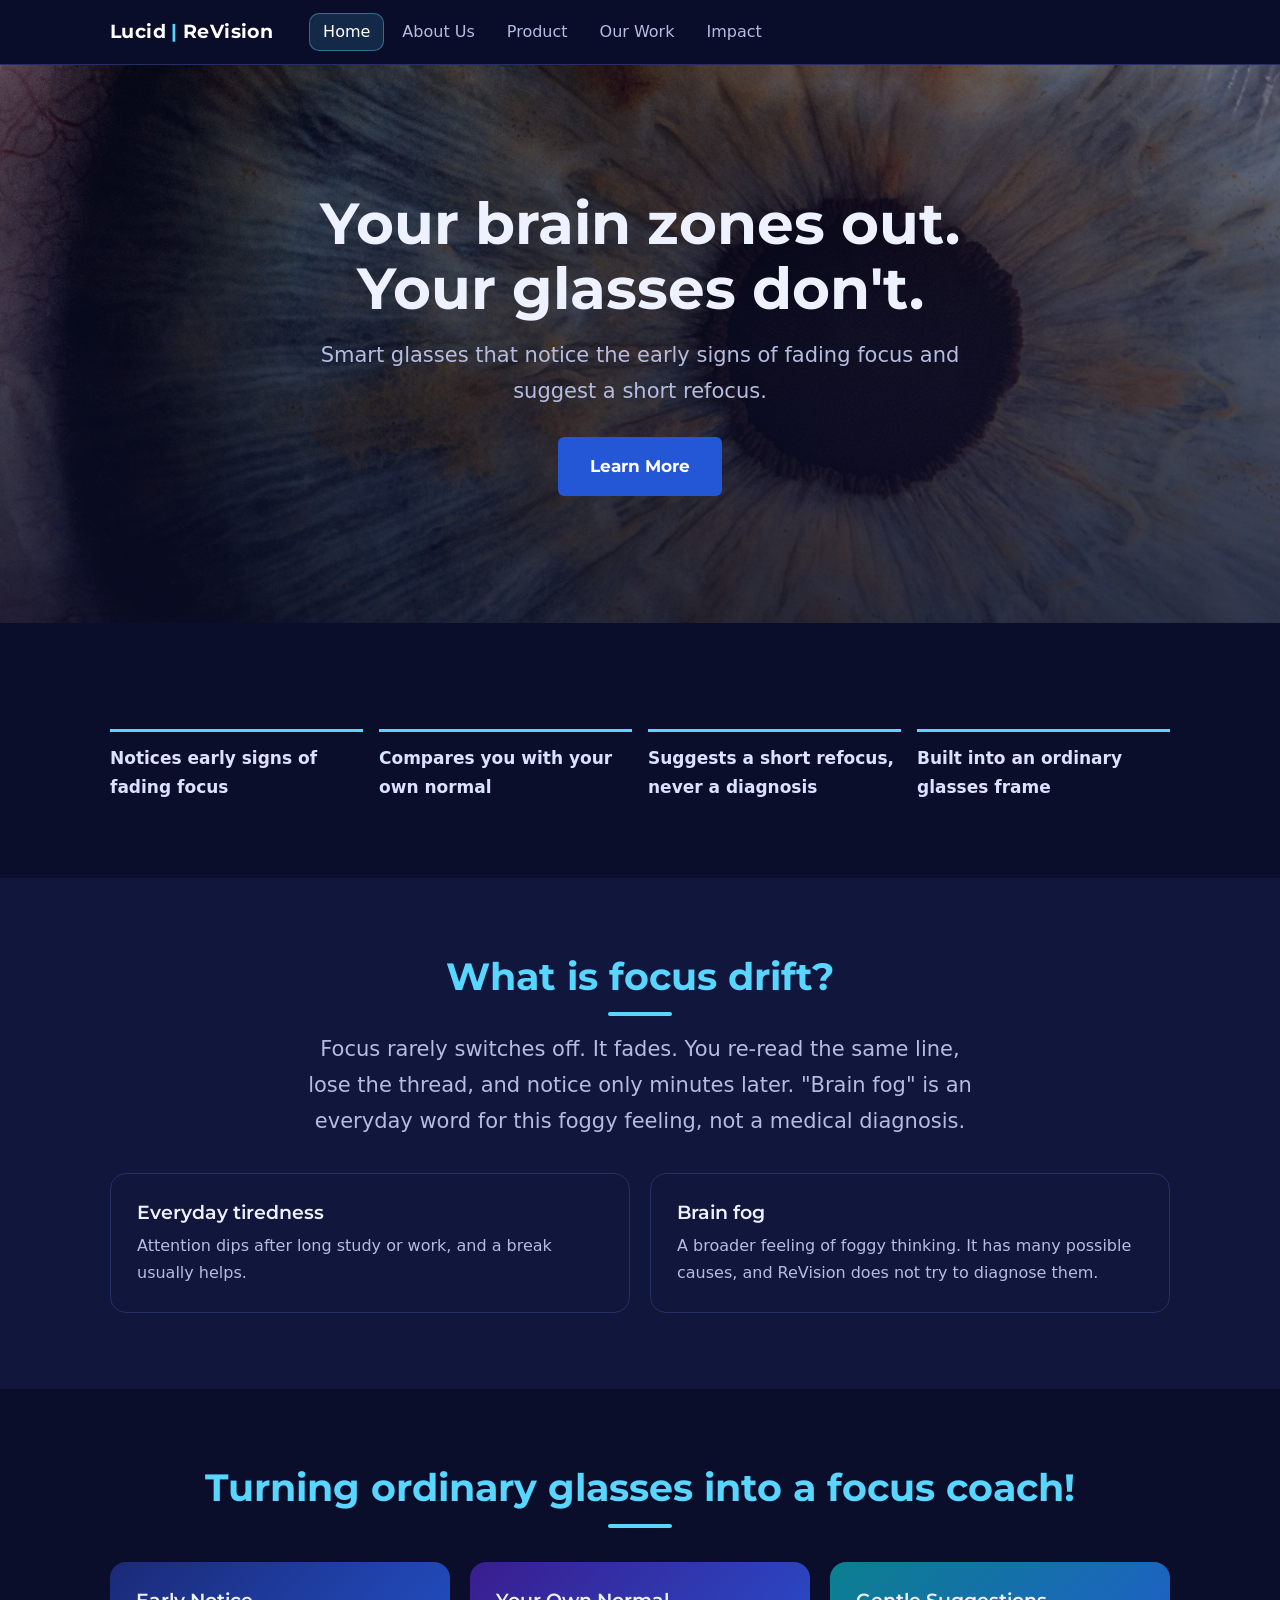
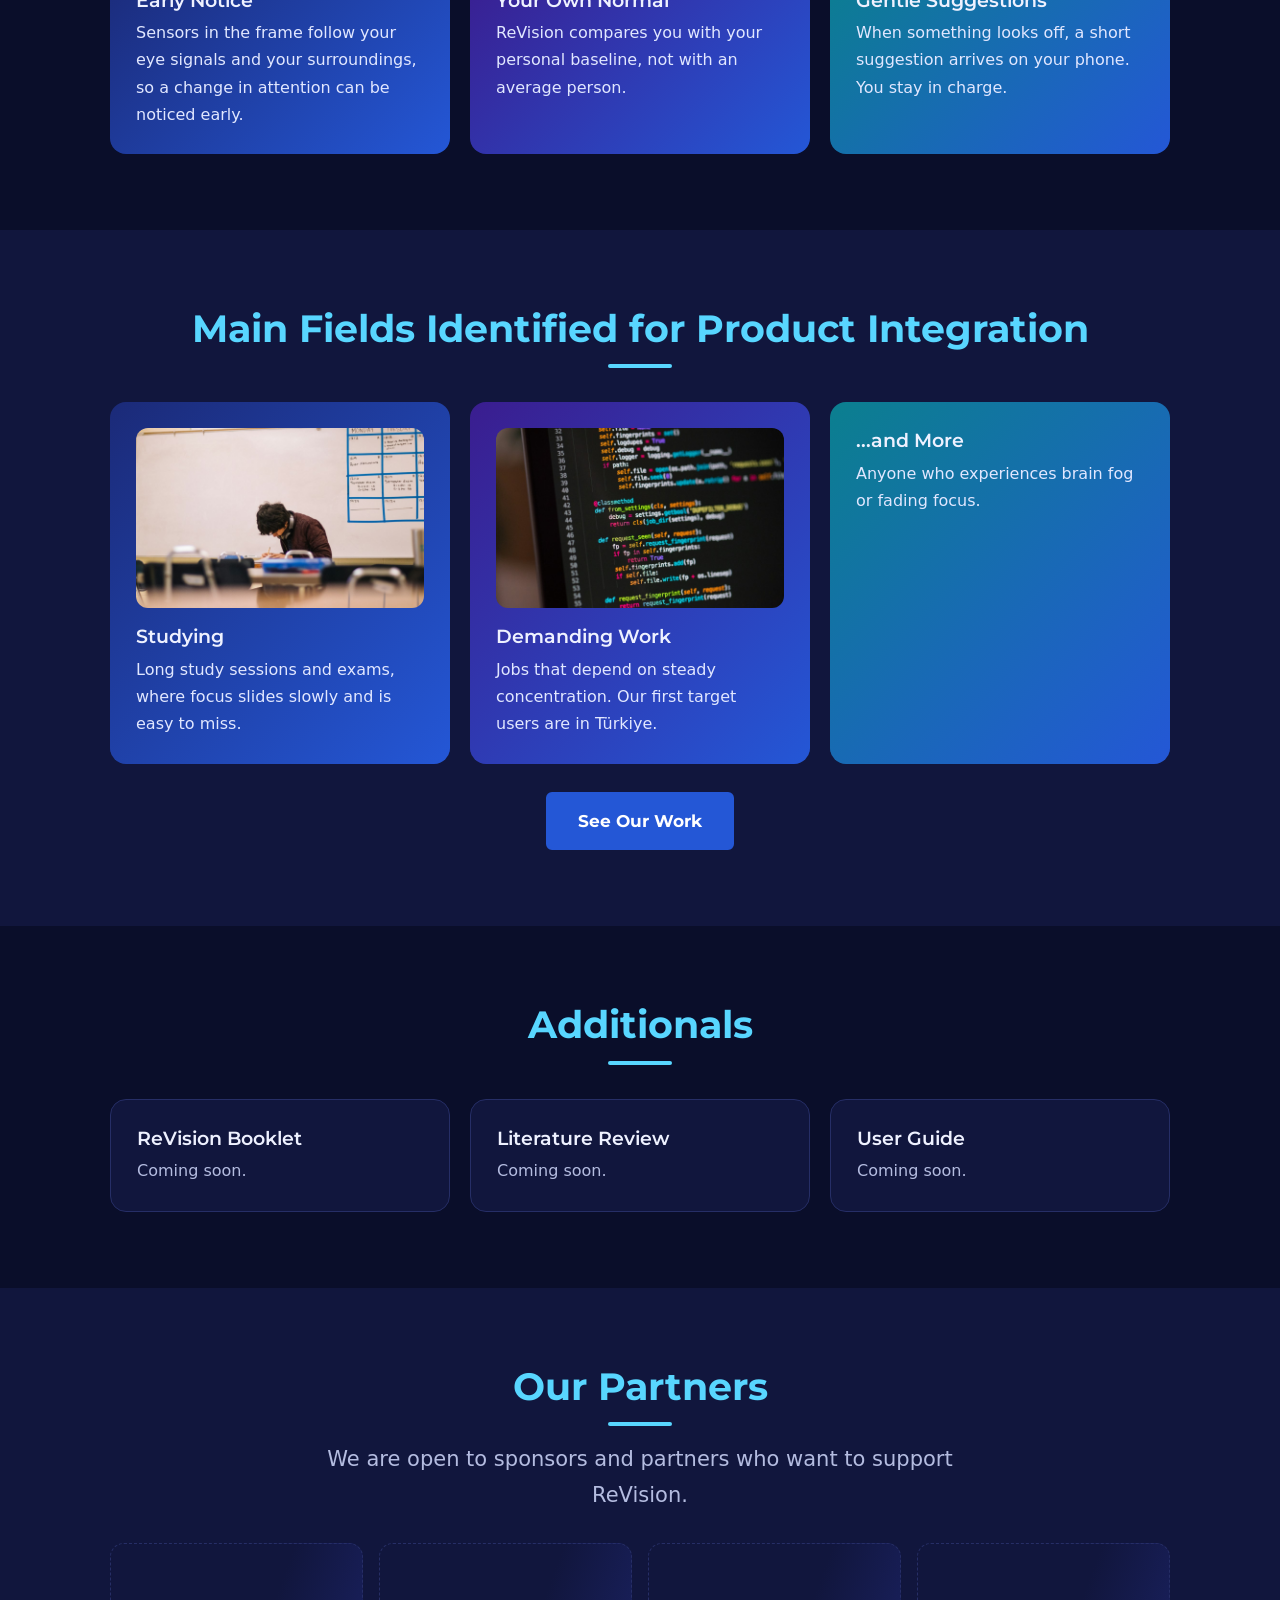
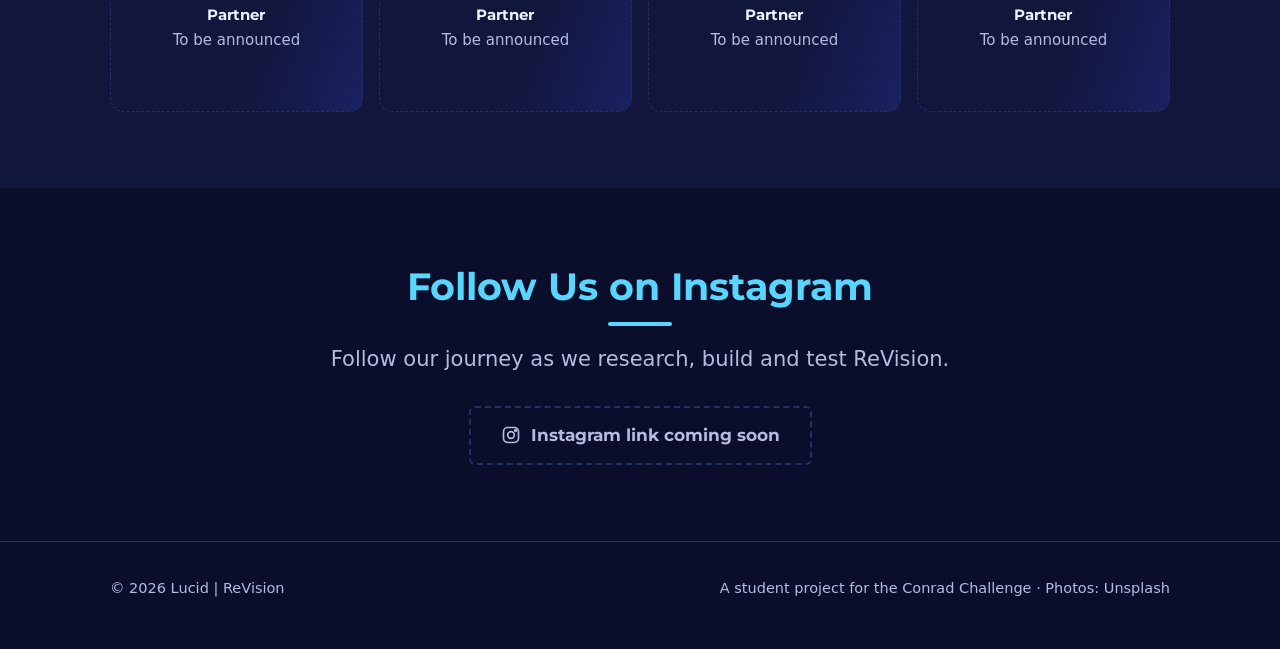
==== index.html @ 28191d66 "Sliding highlight box in the menu when switching pages Co-Authored-By: Claude Sonnet 5.5 <noreply@an" ====
<!doctype html>
<html lang="en">
<head>
<meta charset="utf-8">
<meta name="viewport" content="width=device-width, initial-scale=1">
<title>Lucid | ReVision</title>
<meta name="description" content="ReVision: smart glasses that notice early signs of fading focus and suggest a short refocus. A student project by Team Lucid for the Conrad Challenge 2026-27.">
<link rel="preconnect" href="https://fonts.googleapis.com">
<link rel="preconnect" href="https://fonts.gstatic.com" crossorigin>
<link href="https://fonts.googleapis.com/css2?family=Montserrat:wght@600;700&display=swap" rel="stylesheet">
<link rel="stylesheet" href="assets/styles.css?v=6">
<link rel="stylesheet" href="assets/extra.css?v=6">
</head>
<body>
<a class="skip" href="#main">Skip to content</a>
<header><div class="wrap bar">
  <a class="logo" href="index.html">Lucid <span>|</span> ReVision</a>
  <button class="menu-btn" aria-expanded="false" aria-controls="nav">Menu</button>
  <nav id="nav" aria-label="Main"><ul>
    <li><a href="index.html" aria-current="page">Home</a></li>
    <li><a href="about-us.html">About Us</a></li>
    <li><a href="product.html">Product</a></li>
    <li><a href="our-work.html">Our Work</a></li>
    <li><a href="impact.html">Impact</a></li>
  </ul></nav>
</div></header>

<main id="main">
<section class="hero"><div class="wrap">
  <h1>Your brain zones out.<br>Your glasses don't.</h1>
  <p class="lead">Smart glasses that notice the early signs of fading focus and suggest a short refocus.</p>
  <div class="btns"><a class="btn" href="product.html">Learn More</a></div>
</div></section>

<section><div class="wrap">
  <div class="stats">
    <div>Notices early signs of fading focus</div>
    <div>Compares you with your own normal</div>
    <div>Suggests a short refocus, never a diagnosis</div>
    <div>Built into an ordinary glasses frame</div>
  </div>
</div></section>

<section class="band"><div class="wrap center">
  <h2>What is focus drift?</h2>
  <p class="lead">Focus rarely switches off. It fades. You re-read the same line, lose the thread, and notice only minutes later. "Brain fog" is an everyday word for this foggy feeling, not a medical diagnosis.</p>
  <div class="grid g2" style="text-align:left">
    <div class="card flat"><h3>Everyday tiredness</h3><p>Attention dips after long study or work, and a break usually helps.</p></div>
    <div class="card flat"><h3>Brain fog</h3><p>A broader feeling of foggy thinking. It has many possible causes, and ReVision does not try to diagnose them.</p></div>
  </div>
</div></section>

<section><div class="wrap center">
  <h2>Turning ordinary glasses into a focus coach!</h2>
  <div class="grid g3" style="text-align:left">
    <div class="card"><h3>Early Notice</h3><p>Sensors in the frame follow your eye signals and your surroundings, so a change in attention can be noticed early.</p></div>
    <div class="card"><h3>Your Own Normal</h3><p>ReVision compares you with your personal baseline, not with an average person.</p></div>
    <div class="card"><h3>Gentle Suggestions</h3><p>When something looks off, a short suggestion arrives on your phone. You stay in charge.</p></div>
  </div>
</div></section>

<section class="band"><div class="wrap center">
  <h2>Main Fields Identified for Product Integration</h2>
  <div class="grid g3" style="text-align:left">
    <div class="card"><img class="cardimg" src="images/5536640e.jpg" alt="A student writing at a classroom desk" loading="lazy"><h3>Studying</h3><p>Long study sessions and exams, where focus slides slowly and is easy to miss.</p></div>
    <div class="card"><img class="cardimg" src="images/8dc7a0a1.jpg" alt="A computer screen filled with code" loading="lazy"><h3>Demanding Work</h3><p>Jobs that depend on steady concentration. Our first target users are in Türkiye.</p></div>
    <div class="card"><h3>...and More</h3><p>Anyone who experiences brain fog or fading focus.</p></div>
  </div>
  <div class="btns"><a class="btn" href="our-work.html">See Our Work</a></div>
</div></section>

<section><div class="wrap center">
  <h2>Additionals</h2>
  <div class="grid g3" style="text-align:left">
    <div class="card flat"><h3>ReVision Booklet</h3><p>Coming soon.</p></div>
    <div class="card flat"><h3>Literature Review</h3><p>Coming soon.</p></div>
    <div class="card flat"><h3>User Guide</h3><p>Coming soon.</p></div>
  </div>
</div></section>

<section class="band"><div class="wrap center">
  <h2>Our Partners</h2>
  <p class="lead">We are open to sponsors and partners who want to support ReVision.</p>
  <div class="slots">
    <div class="slot"><div><b>Partner</b>To be announced</div></div>
    <div class="slot"><div><b>Partner</b>To be announced</div></div>
    <div class="slot"><div><b>Partner</b>To be announced</div></div>
    <div class="slot"><div><b>Partner</b>To be announced</div></div>
  </div>
</div></section>

<section id="instagram"><div class="wrap center">
  <h2>Follow Us on Instagram</h2>
  <p class="lead">Follow our journey as we research, build and test ReVision.</p>
  <!-- When the Instagram account exists: replace the span below with <a class="btn" href="THE-LINK" target="_blank" rel="noopener">...</a> -->
  <div class="btns"><span class="btn disabled" aria-disabled="true"><svg class="ig" viewBox="0 0 24 24" width="20" height="20" fill="none" stroke="currentColor" stroke-width="2" stroke-linecap="round" aria-hidden="true"><rect x="3" y="3" width="18" height="18" rx="5"/><circle cx="12" cy="12" r="4"/><circle cx="17.5" cy="6.5" r="1" fill="currentColor"/></svg>Instagram link coming soon</span></div>
</div></section>
</main>

<footer><div class="wrap">
  <div>© 2026 Lucid | ReVision</div>
  <div>A student project for the Conrad Challenge · Photos: Unsplash</div>
</div></footer>
<script src="assets/site.js?v=3"></script>
<script src="assets/extra.js?v=4" defer></script>
</body>
</html>
---- assets/styles.css ----
:root{
  --navy:#0a0e2a; --navy2:#11163d; --blue1:#1b2a78; --blue2:#2457d6;
  --text:#eef1ff; --muted:#b4bce0; --line:#262e66; --accent:#58d6ff; --warm:#ffb454;
  --max:1100px;
}
*{box-sizing:border-box;margin:0;padding:0}
html{scroll-behavior:smooth;-webkit-text-size-adjust:100%}
body{background:var(--navy);color:var(--text);font:17px/1.7 system-ui,-apple-system,"Segoe UI",Roboto,Helvetica,Arial,sans-serif;-webkit-font-smoothing:antialiased}
img,svg{max-width:100%;height:auto;display:block}
a{color:var(--accent)}
.wrap{max-width:var(--max);margin:0 auto;padding:0 20px}
.skip{position:absolute;left:-999px;top:0;background:#fff;color:#000;padding:10px 14px;z-index:99}
.skip:focus{left:8px;top:8px}

/* header */
header{position:sticky;top:0;z-index:20;background:rgba(10,14,42,.96);border-bottom:1px solid var(--line)}
.bar{display:flex;align-items:center;gap:36px;min-height:64px}
.logo{font-weight:700;font-size:19px;color:#fff;text-decoration:none;letter-spacing:.02em;white-space:nowrap}
.logo span{color:var(--accent)}
nav ul{display:flex;gap:4px;list-style:none}
nav a{display:block;padding:8px 14px;color:var(--muted);text-decoration:none;font-size:16px;border-radius:8px}
nav a:hover{color:#fff}
nav a[aria-current="page"]{color:#fff;box-shadow:inset 0 -2px 0 var(--accent);border-radius:0}
.menu-btn{display:none;margin-left:auto;background:none;border:1px solid var(--line);border-radius:10px;padding:9px 14px;color:#fff;font:600 15px inherit;cursor:pointer}

/* type */
h1,h2,h3,.logo,.btn,.slot b,.tl small,.num{font-family:Montserrat,system-ui,-apple-system,"Segoe UI",Roboto,Helvetica,Arial,sans-serif}
h1{font-size:clamp(34px,5.4vw,58px);line-height:1.12;font-weight:700;letter-spacing:0}
h2{font-size:clamp(26px,3.8vw,38px);line-height:1.22;font-weight:700;color:var(--accent);margin-bottom:14px}
h3{font-size:19px;line-height:1.35;margin-bottom:6px;font-weight:600}
.lead{font-size:clamp(18px,2.2vw,21px);color:var(--muted);max-width:680px;margin-top:16px}
p+p{margin-top:14px}
.center{text-align:center}.center .lead{margin-left:auto;margin-right:auto}

/* hero */
.hero{min-height:62vh;display:grid;align-items:center;text-align:center;padding:90px 0;
  background:linear-gradient(rgba(10,14,42,.5),rgba(10,14,42,.82)),url(../images/80fec9e2.jpg) center/cover no-repeat,radial-gradient(circle at 70% 20%,#1b2a78,#0a0e2a 70%)}
.hero.small{min-height:36vh;padding:64px 0}
.hero h1+.lead{margin-left:auto;margin-right:auto}
.btns{display:flex;flex-wrap:wrap;gap:12px;margin-top:28px;justify-content:center}
.btn{display:inline-block;padding:13px 30px;border-radius:6px;font-weight:700;text-decoration:none;background:var(--blue2);color:#fff;border:2px solid var(--blue2)}
.btn:hover{filter:brightness(1.12)}

section{padding:76px 0}
.band{background:var(--navy2)}
.grid{display:grid;gap:20px;margin-top:34px}
.g2{grid-template-columns:repeat(2,1fr)}.g3{grid-template-columns:repeat(3,1fr)}.g4{grid-template-columns:repeat(4,1fr)}
.card{background:linear-gradient(135deg,var(--blue1),var(--blue2));border-radius:16px;padding:26px}
.card p{color:#e1e7ff;font-size:16px}
.card.flat{background:var(--navy2);border:1px solid var(--line)}
.card.flat p{color:var(--muted)}
.big{font-size:19px;font-weight:700}

/* photos */
.photo{aspect-ratio:4/3;border-radius:14px;background:var(--navy2);border:1px dashed var(--line);display:grid;place-items:center;overflow:hidden;position:relative;color:var(--muted);font-size:14px;text-align:center;padding:12px}
.photo img{position:absolute;inset:0;width:100%;height:100%;object-fit:cover}
.photo b{display:block;color:var(--text);font-size:15px}

.cardimg{width:100%;aspect-ratio:16/10;object-fit:cover;border-radius:12px;margin-bottom:16px}
.wide-photo{width:100%;max-height:440px;object-fit:cover;border-radius:16px;margin-top:30px}
.cap{font-size:14px;color:var(--muted);margin-top:10px}

/* timeline (two columns, numbered) */
.tl{display:grid;grid-template-columns:repeat(2,1fr);gap:20px 40px;margin-top:34px;counter-reset:n}
.tl article{border-left:3px solid var(--accent);padding:2px 0 2px 20px}
.tl small{display:block;color:var(--accent);font-weight:800;letter-spacing:.1em}
.tl h3{margin:2px 0 4px}
.tl p{color:var(--muted);font-size:16px}
.tl article.next{border-left-color:var(--warm)}.tl article.next small{color:var(--warm)}
.tl article.soon{border-left-color:var(--line);opacity:.62}.tl article.soon small{color:var(--muted)}
.slots{display:grid;grid-template-columns:repeat(4,1fr);gap:16px;margin-top:30px}
.slot{aspect-ratio:3/2;border:1px dashed var(--line);border-radius:14px;display:grid;place-items:center;text-align:center;color:var(--muted);font-size:15px;padding:12px;background:var(--navy2)}
.slot b{display:block;color:var(--text);font-size:15px}
.stats{display:grid;grid-template-columns:repeat(4,1fr);gap:16px;margin-top:30px}
.stats div{border-top:3px solid var(--accent);padding-top:12px;color:#dbe2ff;font-weight:600}
@media (max-width:860px){.slots,.stats{grid-template-columns:repeat(2,1fr)}}

/* team */
.person{text-align:center}
.avatar{width:120px;height:120px;border-radius:50%;margin:0 auto 14px;background:rgba(255,255,255,.12);display:grid;place-items:center;font-size:38px;font-weight:800;position:relative;overflow:hidden}
.avatar img{position:absolute;inset:0;width:100%;height:100%;object-fit:cover}
.person span{color:#dbe2ff;font-size:15px;display:block}

.diagram{max-width:660px;margin:34px auto 0}
.note{border-left:4px solid var(--warm);padding:4px 0 4px 18px;color:var(--muted);max-width:720px;margin-top:26px}
.num{font:800 34px Georgia,serif;color:var(--accent)}

footer{padding:34px 0 48px;border-top:1px solid var(--line);color:var(--muted);font-size:14.5px}
footer .wrap{display:flex;flex-wrap:wrap;justify-content:space-between;gap:12px}

@media (max-width:860px){
  .g2,.g3,.g4,.tl{grid-template-columns:1fr}
  .g4.team{grid-template-columns:repeat(2,1fr)}
  section{padding:56px 0}
  .menu-btn{display:block}
  .bar{gap:12px}
  nav{display:none;position:absolute;left:0;right:0;top:64px;background:var(--navy);border-bottom:1px solid var(--line);padding:6px 20px 16px}
  nav.open{display:block}
  nav ul{flex-direction:column}
  nav a{padding:13px 8px;font-size:18px}
  nav a[aria-current="page"]{box-shadow:none;color:var(--accent)}
}
@media (max-width:420px){body{font-size:16.5px}.btn{width:100%;text-align:center}}
---- assets/extra.css ----
/* extra: color + motion. Everything here is disabled when the visitor prefers reduced motion. */
.hero:not(.small){position:relative;overflow:hidden;background:radial-gradient(circle at 70% 20%,#1b2a78,#0a0e2a 70%)}
.hero:not(.small)::before{content:"";position:absolute;inset:-6%;z-index:0;
  background:linear-gradient(rgba(10,14,42,.5),rgba(10,14,42,.82)),url(../images/80fec9e2.jpg) center/cover no-repeat;
  animation:kb 26s ease-in-out infinite alternate}
.hero:not(.small) .wrap{position:relative;z-index:1}
@keyframes kb{from{transform:scale(1) translate(0,0)}to{transform:scale(1.12) translate(-1.5%,1.5%)}}

h2::after{content:"";display:block;width:64px;height:4px;margin:12px 0 0;border-radius:4px;background:#58d6ff}
.center h2::after{margin-left:auto;margin-right:auto}
.hero h1::after{content:none}

.card:not(.flat):nth-child(3n+2){background:linear-gradient(135deg,#3a1d8f,#2457d6)}
.card:not(.flat):nth-child(3n){background:linear-gradient(135deg,#0b7f8f,#2457d6)}
.card{transition:transform .35s ease,box-shadow .35s ease}
.card:hover{transform:translateY(-6px);box-shadow:0 14px 34px rgba(36,87,214,.35)}
.btn{transition:transform .25s ease,box-shadow .25s ease,filter .25s ease}
.btn:hover{transform:translateY(-2px);box-shadow:0 8px 24px rgba(88,214,255,.35)}


.slot{background:linear-gradient(110deg,var(--navy2) 30%,#1a2160 50%,var(--navy2) 70%);background-size:220% 100%;animation:shine 3.2s linear infinite}
@keyframes shine{from{background-position:120% 0}to{background-position:-120% 0}}

.duo{display:grid;grid-template-columns:1fr 1fr;gap:18px;margin-top:30px}
.duo .ph{overflow:hidden;border-radius:16px}
.duo img{width:100%;aspect-ratio:4/3;object-fit:cover;transition:transform .8s ease}
.duo .ph:hover img{transform:scale(1.06)}
@media (max-width:860px){.duo{grid-template-columns:1fr}}

.reveal{opacity:0;transform:translateY(26px);transition:opacity .7s ease,transform .7s ease;transition-delay:var(--d,0s)}
.reveal.in{opacity:1;transform:none}
.card.reveal.in{transition:opacity .7s ease var(--d,0s),transform .35s ease,box-shadow .35s ease}

@media (prefers-reduced-motion:reduce){
  .hero:not(.small)::before,.slot{animation:none}
  .reveal{opacity:1;transform:none;transition:none}
  .card,.btn,.duo img{transition:none}
}

/* smooth page transitions */
@keyframes pagein{from{opacity:0;transform:translateY(10px)}to{opacity:1;transform:none}}
main{animation:pagein .7s cubic-bezier(.2,.7,.2,1) both}
body.leaving main{opacity:0;transform:translateY(-12px);transition:opacity .28s ease,transform .28s ease}
body.leaving footer{opacity:0;transition:opacity .28s ease}
html{background:#0a0e2a}
/* browsers with cross-document view transitions: keep the header still, crossfade the rest */
@view-transition{navigation:auto}
header{view-transition-name:site-header}
::view-transition-old(root),::view-transition-new(root){animation-duration:.4s}
::view-transition-group(site-header){animation-duration:0s}

/* "...and many more" banner */
.many{margin-top:40px;padding:46px 26px;border-radius:26px;text-align:center;position:relative;overflow:hidden;border:1px solid var(--line);
  background:radial-gradient(circle at 15% 0%,rgba(88,214,255,.22),transparent 55%),radial-gradient(circle at 95% 100%,rgba(36,87,214,.38),transparent 55%),var(--navy2)}
.many-title{font-family:Montserrat,system-ui,-apple-system,"Segoe UI",Roboto,Helvetica,Arial,sans-serif;font-weight:700;font-size:clamp(26px,4vw,38px);line-height:1.15;letter-spacing:0;
  background:linear-gradient(90deg,#58d6ff,#eef1ff 50%,#58d6ff);background-size:200% auto;-webkit-background-clip:text;background-clip:text;color:transparent;animation:sheen 7s linear infinite}
.many p{max-width:640px;margin:16px auto 0;color:var(--muted);font-size:clamp(17px,2vw,20px)}
.chips{list-style:none;display:flex;flex-wrap:wrap;gap:10px;justify-content:center;margin-top:28px}
.chips li{padding:9px 18px;border:1px solid rgba(88,214,255,.45);border-radius:999px;background:rgba(88,214,255,.08);color:#dff6ff;font-weight:600;font-size:15px;animation:floaty 5s ease-in-out infinite}
.chips li:nth-child(even){animation-delay:-2.5s}
.chips li:nth-child(3n){animation-delay:-1.2s}
@keyframes sheen{to{background-position:200% center}}
@keyframes floaty{50%{transform:translateY(-4px)}}

/* Instagram button (disabled until the account link exists) */
.btn .ig{display:inline-block;vertical-align:-4px;margin-right:10px}
.btn.disabled{background:transparent;color:var(--muted);border:2px dashed var(--line);cursor:default;pointer-events:none}
@media (prefers-reduced-motion:reduce){@view-transition{navigation:none}main{animation:none}.many-title,.chips li{animation:none}.many-title{background-position:0 0}}

/* sliding box behind the active menu item */
nav ul{position:relative}
nav a{position:relative;z-index:1}
.nav-ind{position:absolute;top:50%;height:38px;margin-top:-19px;border-radius:10px;z-index:0;pointer-events:none;
  background:rgba(88,214,255,.14);box-shadow:inset 0 0 0 1px rgba(88,214,255,.4);
  transition:left .45s cubic-bezier(.2,.7,.2,1),width .45s cubic-bezier(.2,.7,.2,1)}
nav.has-ind a[aria-current="page"]{box-shadow:none;border-radius:10px;color:#fff}
@media (prefers-reduced-motion:reduce){.nav-ind{transition:none}}
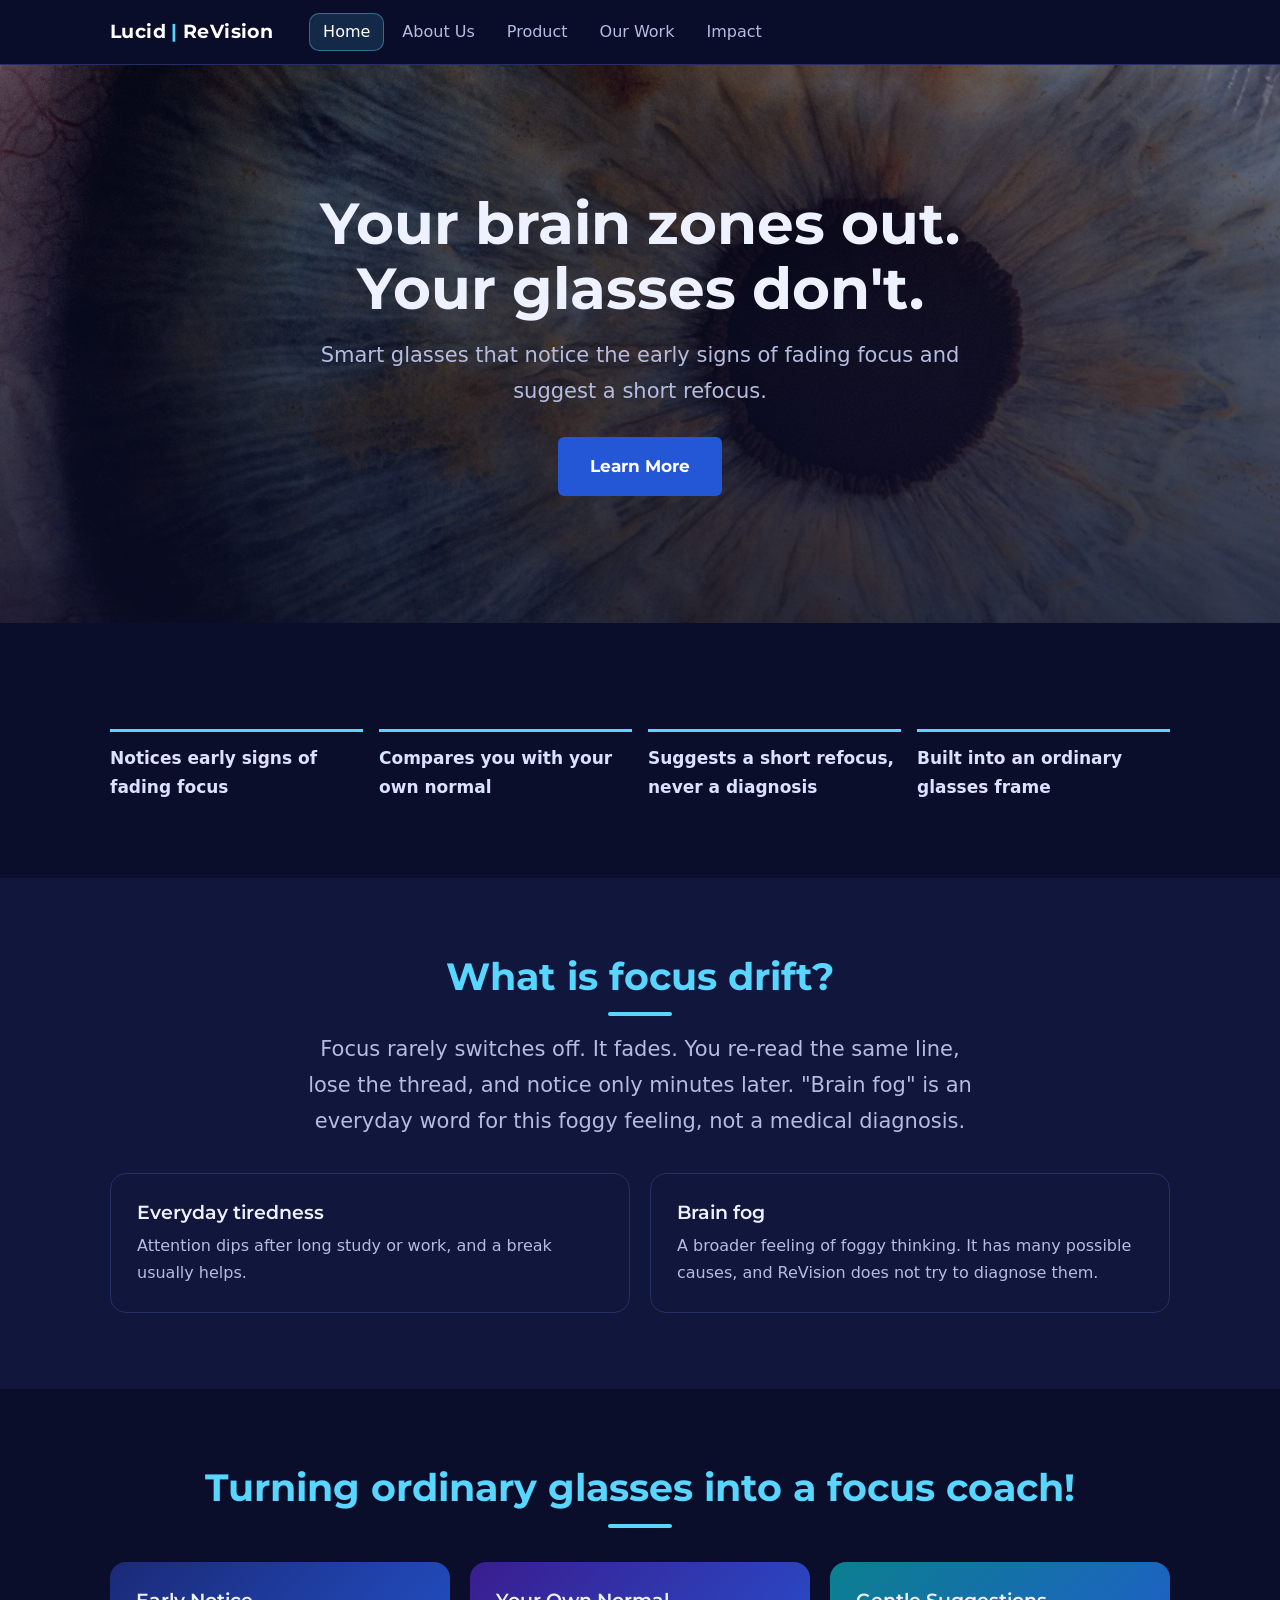
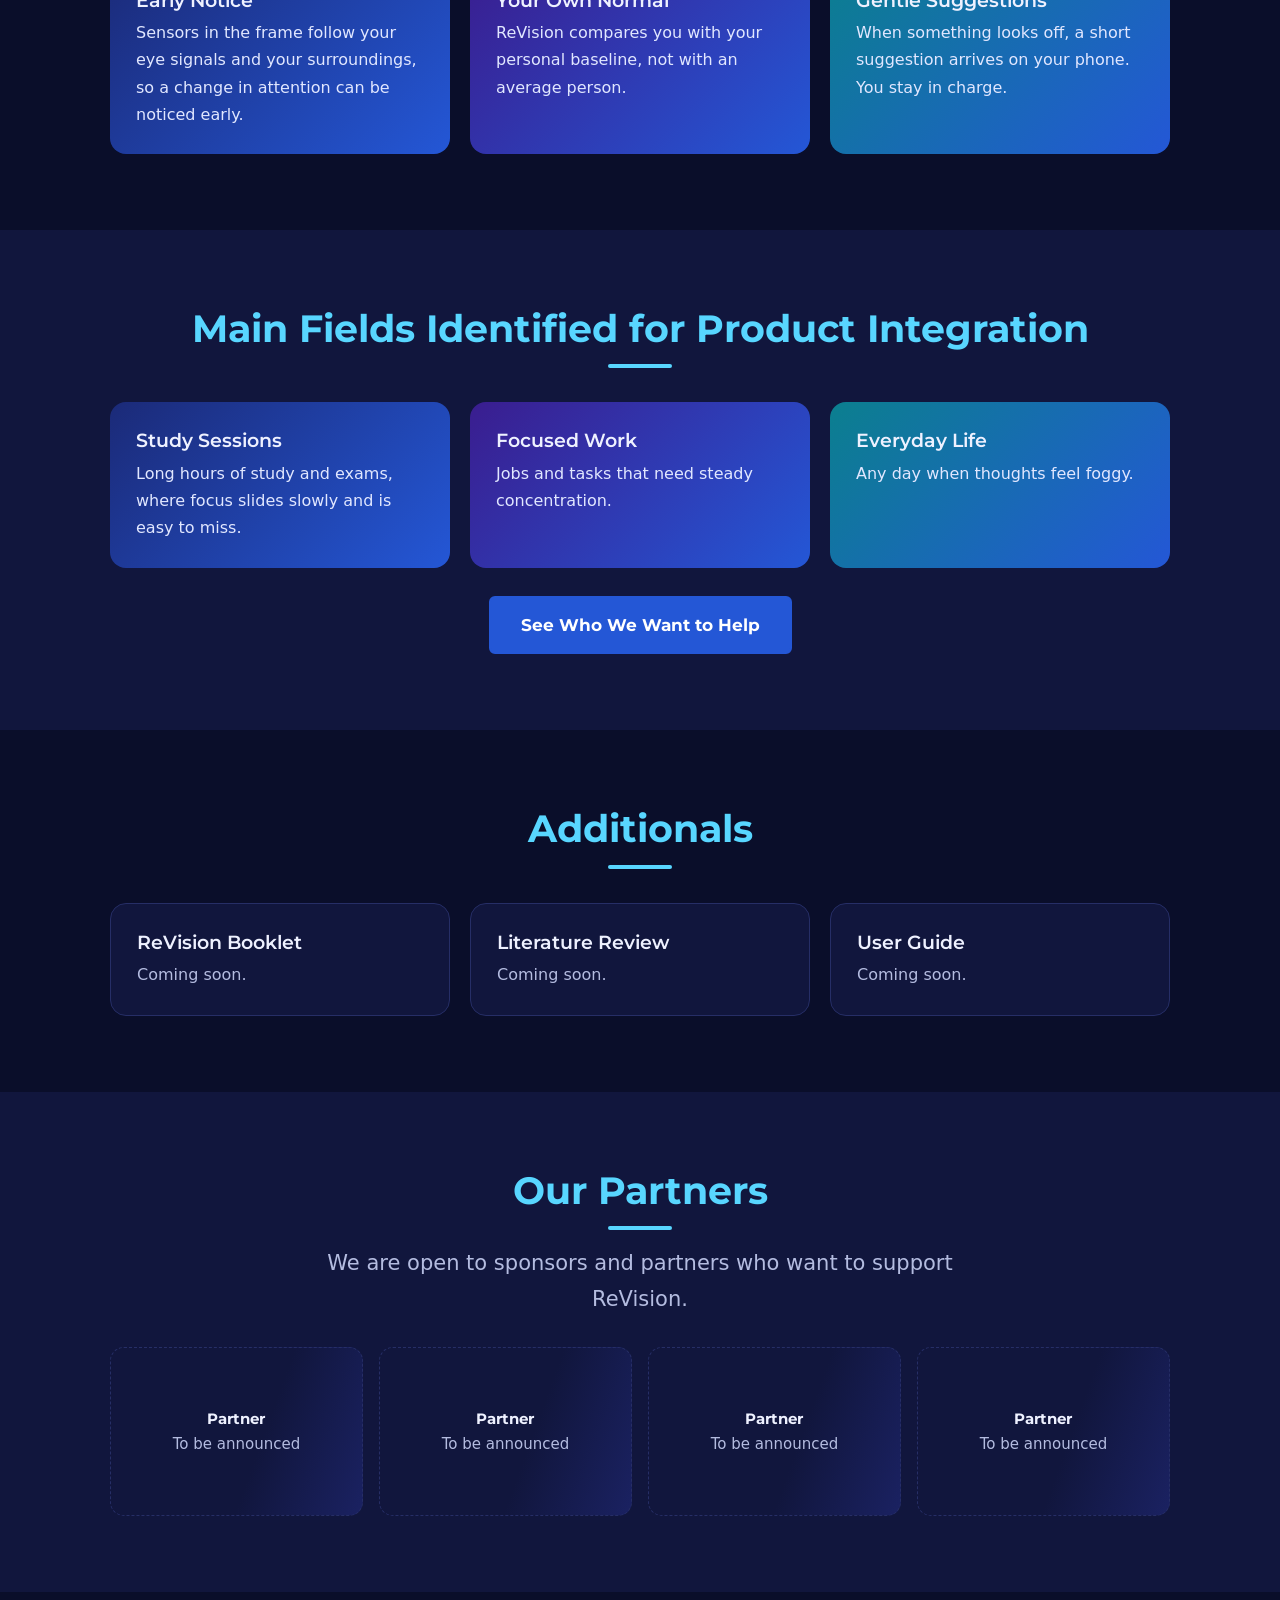
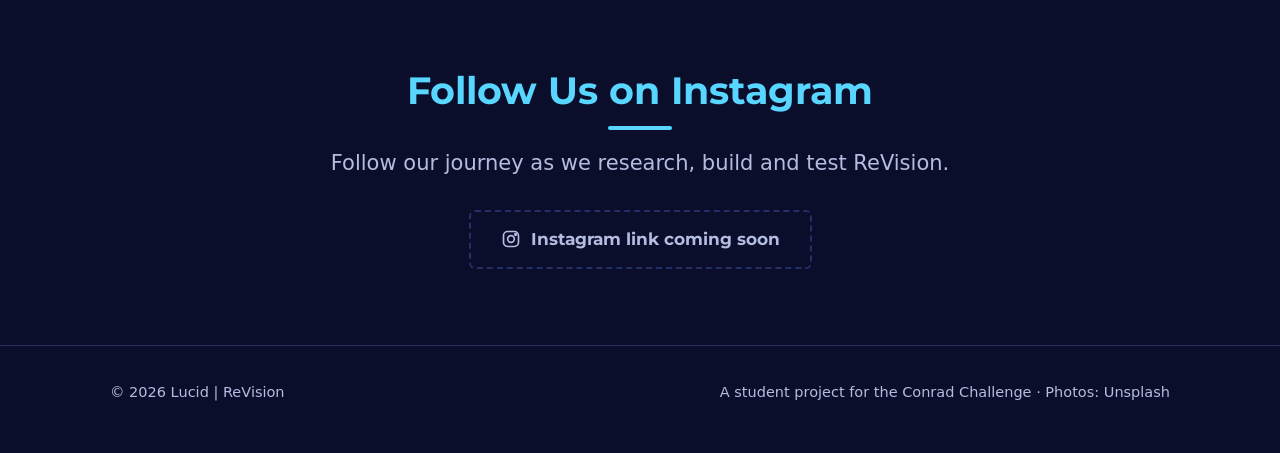
==== commit 3a2ac31e: "Home: short photo-free fields section linking to Impact Co-Authored-By: Claude Sonnet 5.5 <noreply@a" ====
--- a/index.html
+++ b/index.html
@@ -62,11 +62,11 @@
 <section class="band"><div class="wrap center">
   <h2>Main Fields Identified for Product Integration</h2>
   <div class="grid g3" style="text-align:left">
-    <div class="card"><img class="cardimg" src="images/5536640e.jpg" alt="A student writing at a classroom desk" loading="lazy"><h3>Studying</h3><p>Long study sessions and exams, where focus slides slowly and is easy to miss.</p></div>
-    <div class="card"><img class="cardimg" src="images/8dc7a0a1.jpg" alt="A computer screen filled with code" loading="lazy"><h3>Demanding Work</h3><p>Jobs that depend on steady concentration. Our first target users are in Türkiye.</p></div>
-    <div class="card"><h3>...and More</h3><p>Anyone who experiences brain fog or fading focus.</p></div>
+    <div class="card"><h3>Study Sessions</h3><p>Long hours of study and exams, where focus slides slowly and is easy to miss.</p></div>
+    <div class="card"><h3>Focused Work</h3><p>Jobs and tasks that need steady concentration.</p></div>
+    <div class="card"><h3>Everyday Life</h3><p>Any day when thoughts feel foggy.</p></div>
   </div>
-  <div class="btns"><a class="btn" href="our-work.html">See Our Work</a></div>
+  <div class="btns"><a class="btn" href="impact.html">See Who We Want to Help</a></div>
 </div></section>
 
 <section><div class="wrap center">
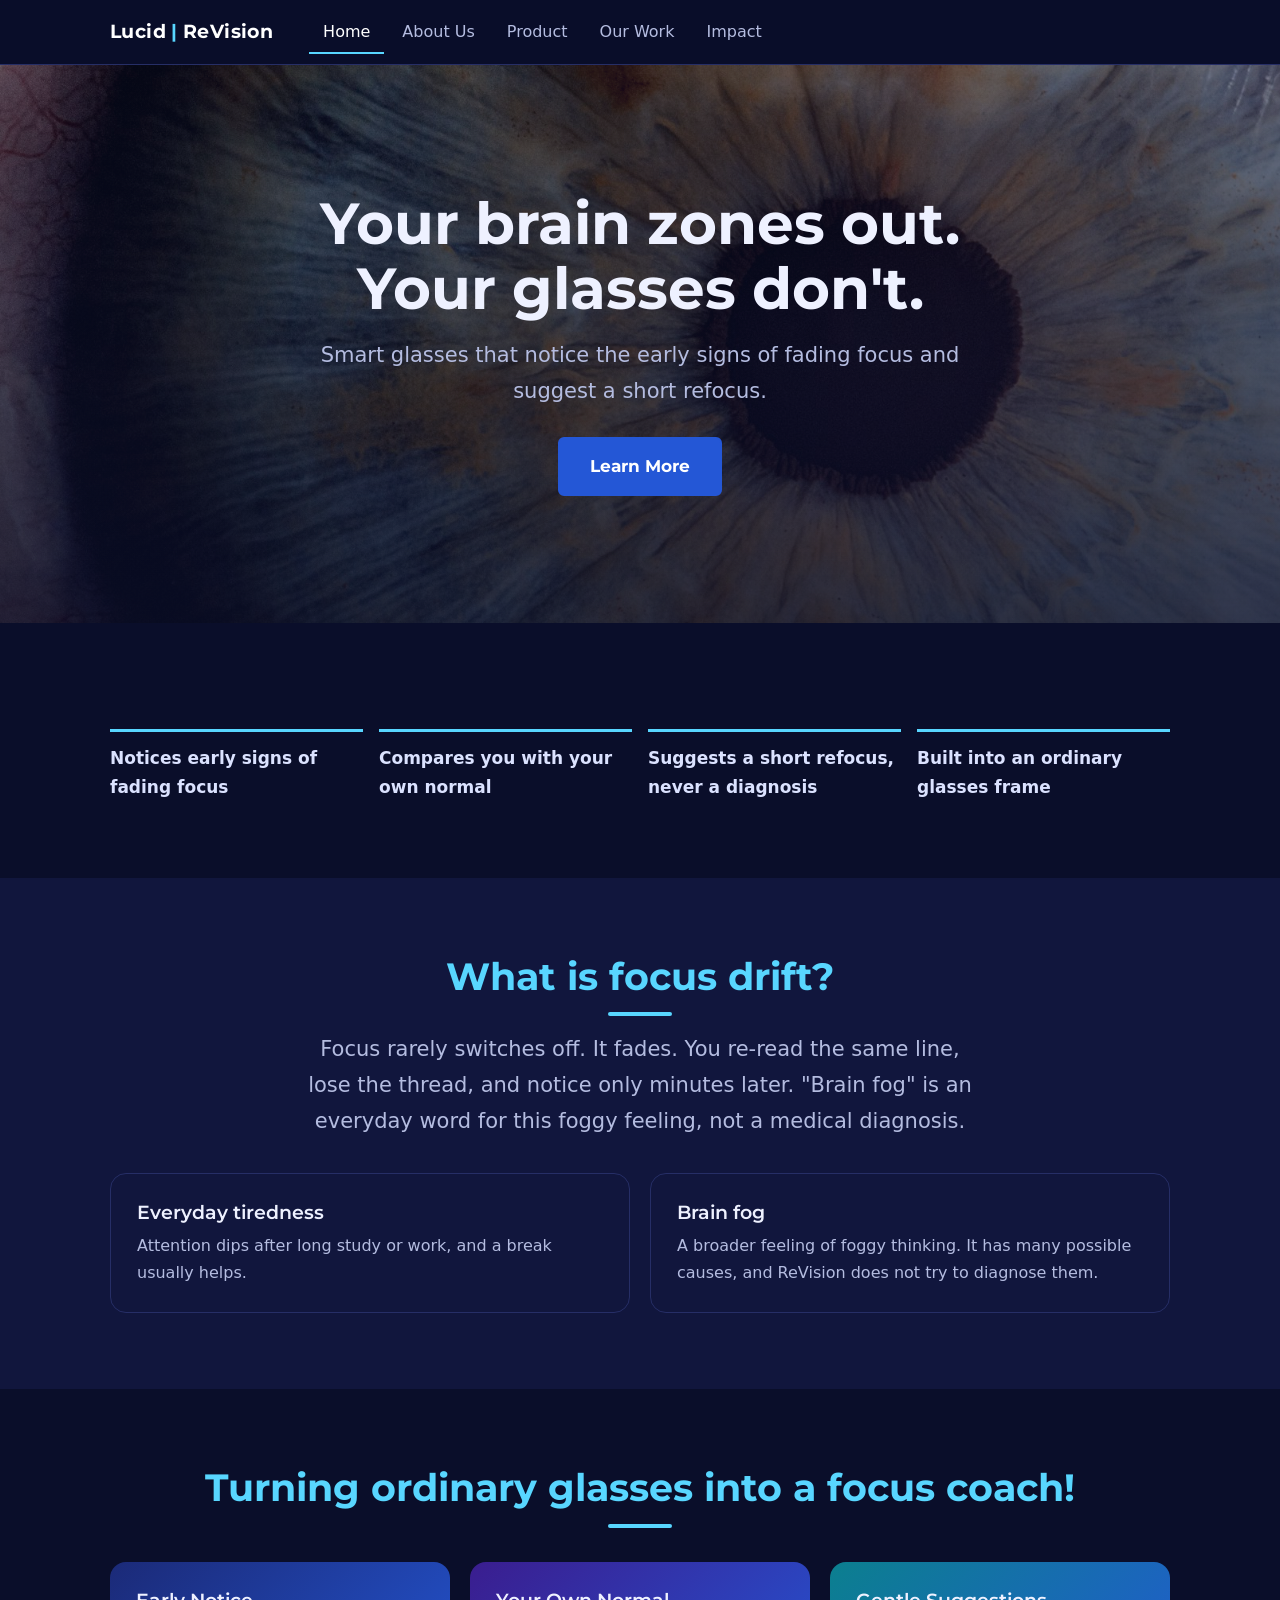
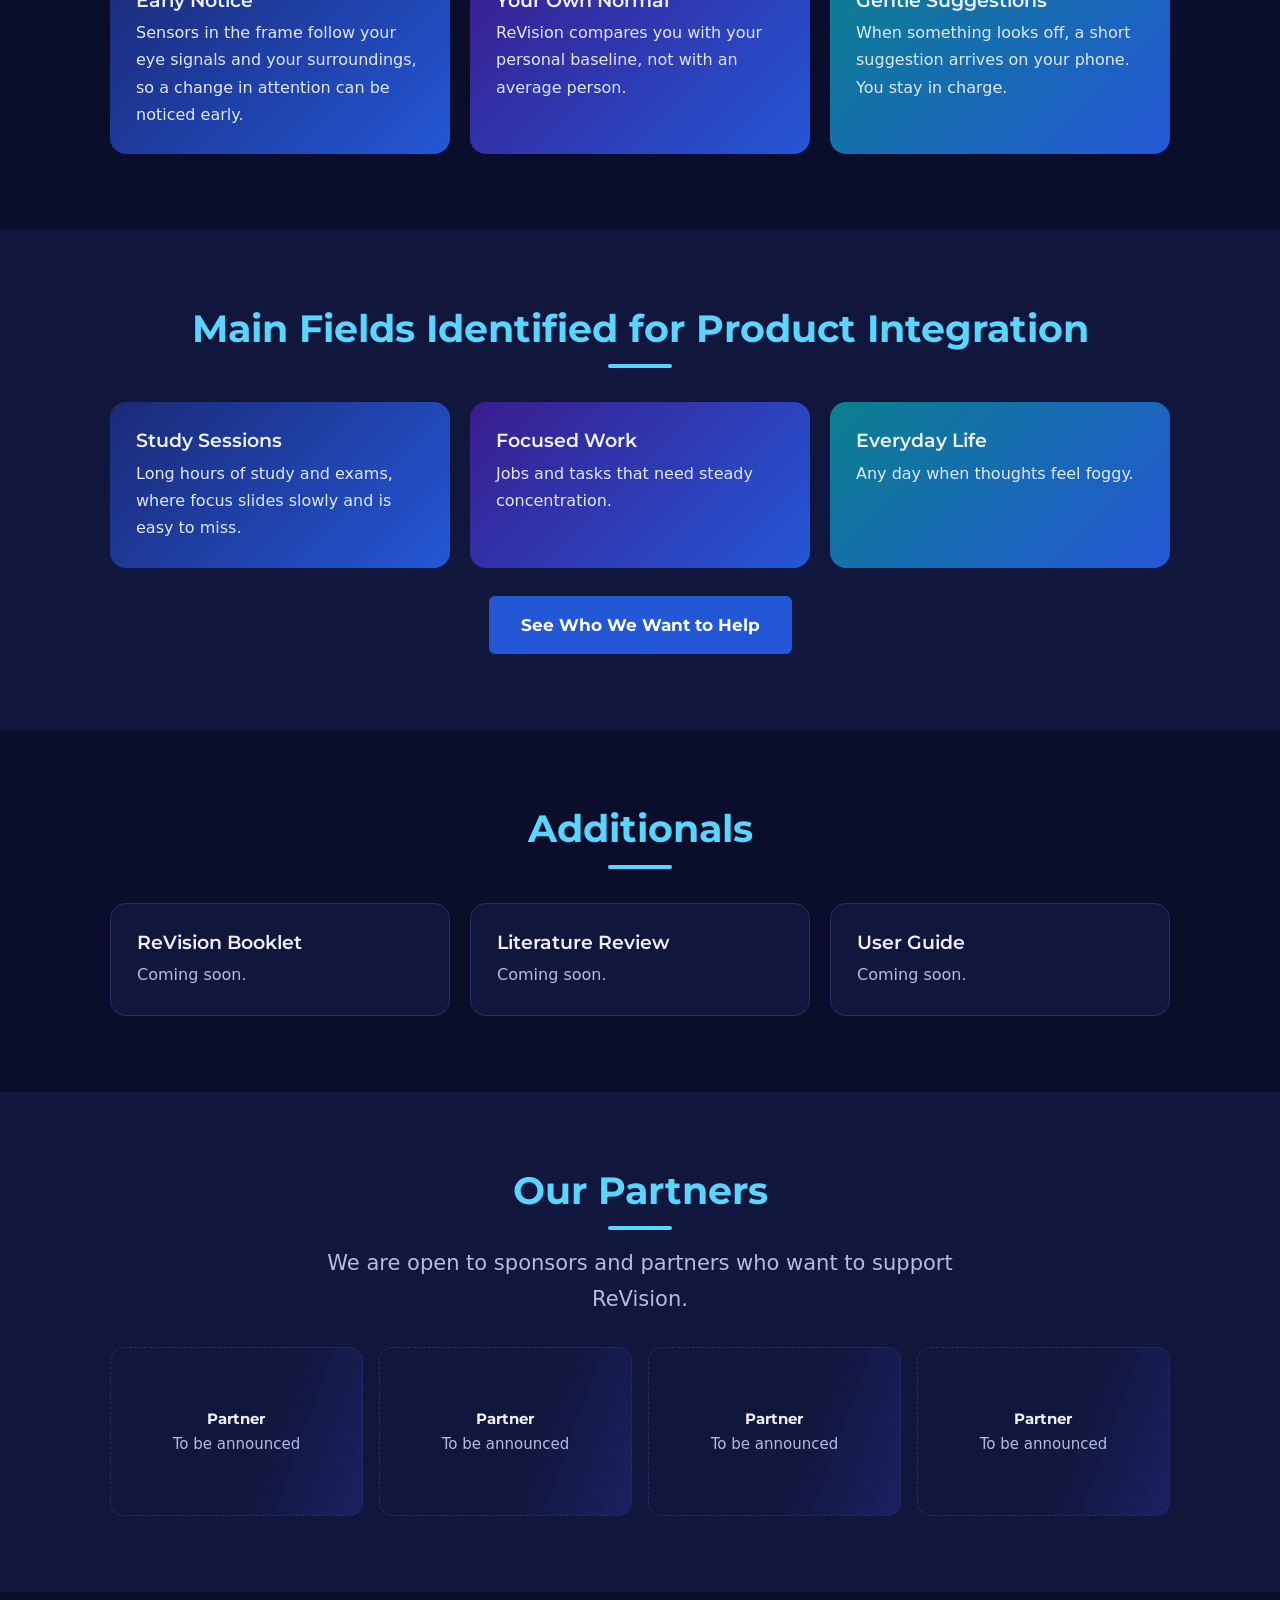
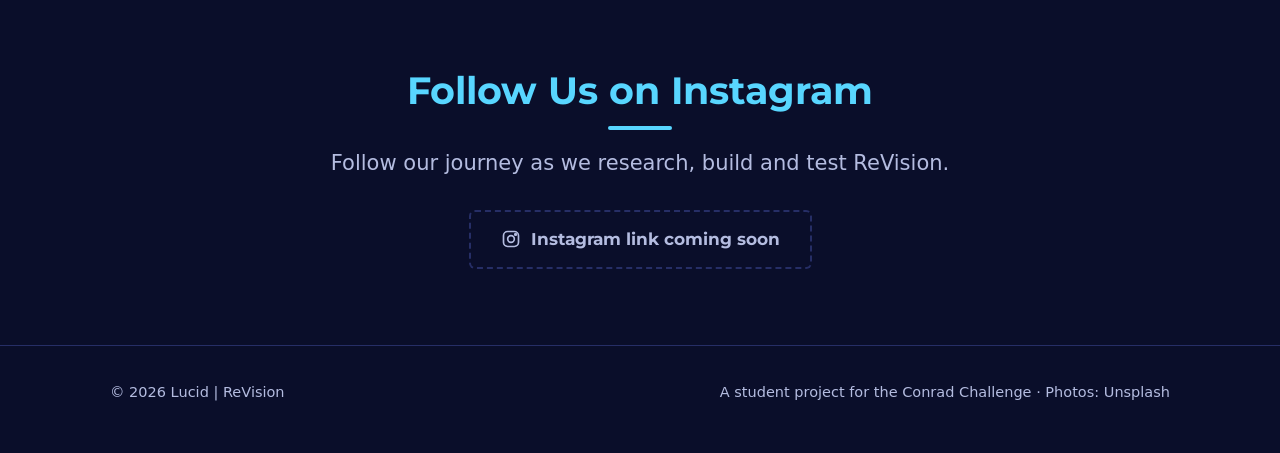
==== commit b40cd450: "Remove page transition and sliding menu box Co-Authored-By: Claude Sonnet 5.5 <noreply@anthropic.com" ====
--- a/index.html
+++ b/index.html
@@ -9,7 +9,7 @@
 <link rel="preconnect" href="https://fonts.gstatic.com" crossorigin>
 <link href="https://fonts.googleapis.com/css2?family=Montserrat:wght@600;700&display=swap" rel="stylesheet">
 <link rel="stylesheet" href="assets/styles.css?v=6">
-<link rel="stylesheet" href="assets/extra.css?v=6">
+<link rel="stylesheet" href="assets/extra.css?v=9">
 </head>
 <body>
 <a class="skip" href="#main">Skip to content</a>
@@ -102,6 +102,6 @@
   <div>A student project for the Conrad Challenge · Photos: Unsplash</div>
 </div></footer>
 <script src="assets/site.js?v=3"></script>
-<script src="assets/extra.js?v=4" defer></script>
+<script src="assets/extra.js?v=7" defer></script>
 </body>
 </html>
--- a/assets/extra.css
+++ b/assets/extra.css
@@ -37,17 +37,6 @@
   .card,.btn,.duo img{transition:none}
 }
 
-/* smooth page transitions */
-@keyframes pagein{from{opacity:0;transform:translateY(10px)}to{opacity:1;transform:none}}
-main{animation:pagein .7s cubic-bezier(.2,.7,.2,1) both}
-body.leaving main{opacity:0;transform:translateY(-12px);transition:opacity .28s ease,transform .28s ease}
-body.leaving footer{opacity:0;transition:opacity .28s ease}
-html{background:#0a0e2a}
-/* browsers with cross-document view transitions: keep the header still, crossfade the rest */
-@view-transition{navigation:auto}
-header{view-transition-name:site-header}
-::view-transition-old(root),::view-transition-new(root){animation-duration:.4s}
-::view-transition-group(site-header){animation-duration:0s}
 
 /* "...and many more" banner */
 .many{margin-top:40px;padding:46px 26px;border-radius:26px;text-align:center;position:relative;overflow:hidden;border:1px solid var(--line);
@@ -65,13 +54,4 @@
 /* Instagram button (disabled until the account link exists) */
 .btn .ig{display:inline-block;vertical-align:-4px;margin-right:10px}
 .btn.disabled{background:transparent;color:var(--muted);border:2px dashed var(--line);cursor:default;pointer-events:none}
-@media (prefers-reduced-motion:reduce){@view-transition{navigation:none}main{animation:none}.many-title,.chips li{animation:none}.many-title{background-position:0 0}}
-
-/* sliding box behind the active menu item */
-nav ul{position:relative}
-nav a{position:relative;z-index:1}
-.nav-ind{position:absolute;top:50%;height:38px;margin-top:-19px;border-radius:10px;z-index:0;pointer-events:none;
-  background:rgba(88,214,255,.14);box-shadow:inset 0 0 0 1px rgba(88,214,255,.4);
-  transition:left .45s cubic-bezier(.2,.7,.2,1),width .45s cubic-bezier(.2,.7,.2,1)}
-nav.has-ind a[aria-current="page"]{box-shadow:none;border-radius:10px;color:#fff}
-@media (prefers-reduced-motion:reduce){.nav-ind{transition:none}}
+@media (prefers-reduced-motion:reduce){.many-title,.chips li{animation:none}.many-title{background-position:0 0}}
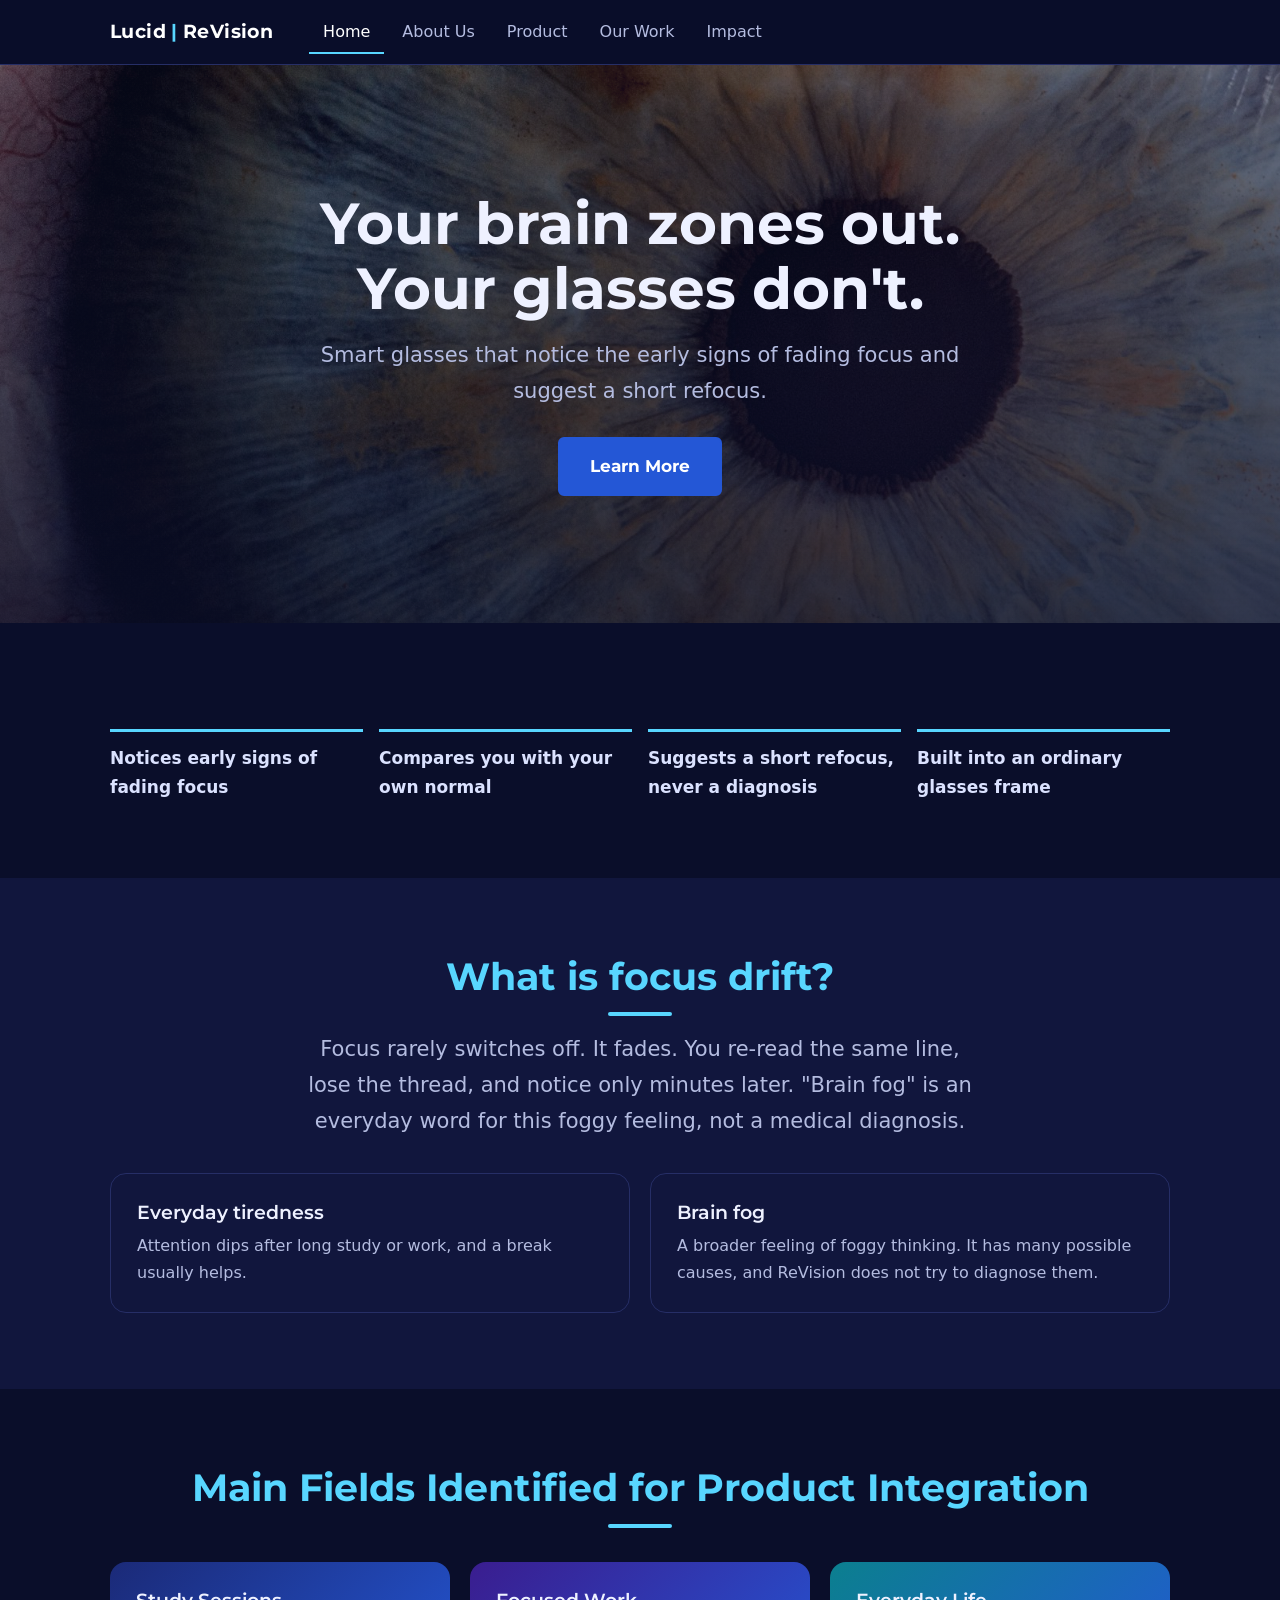
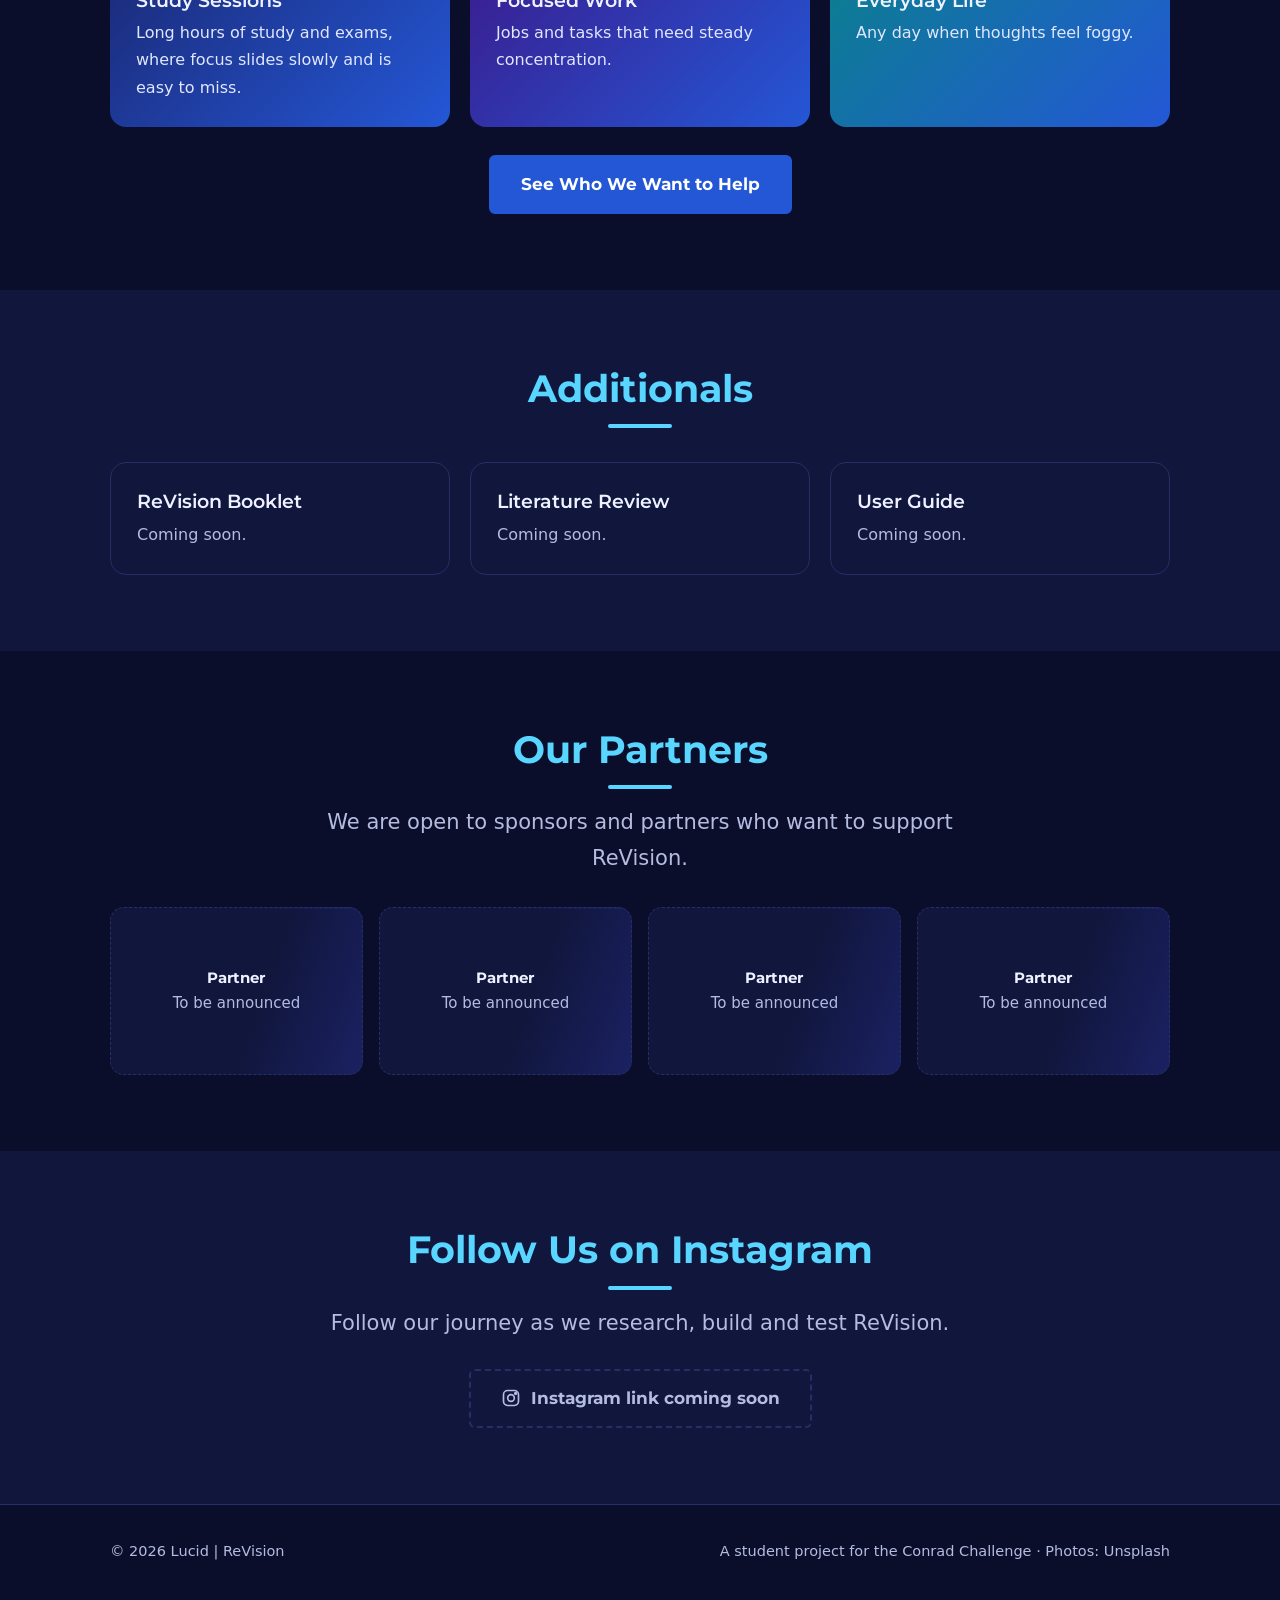
==== commit 78dde13b: "Remove focus coach section from Home Co-Authored-By: Claude Sonnet 5.5 <noreply@anthropic.com>" ====
--- a/index.html
+++ b/index.html
@@ -9,7 +9,7 @@
 <link rel="preconnect" href="https://fonts.gstatic.com" crossorigin>
 <link href="https://fonts.googleapis.com/css2?family=Montserrat:wght@600;700&display=swap" rel="stylesheet">
 <link rel="stylesheet" href="assets/styles.css?v=6">
-<link rel="stylesheet" href="assets/extra.css?v=9">
+<link rel="stylesheet" href="assets/extra.css?v=10">
 </head>
 <body>
 <a class="skip" href="#main">Skip to content</a>
@@ -51,15 +51,6 @@
 </div></section>
 
 <section><div class="wrap center">
-  <h2>Turning ordinary glasses into a focus coach!</h2>
-  <div class="grid g3" style="text-align:left">
-    <div class="card"><h3>Early Notice</h3><p>Sensors in the frame follow your eye signals and your surroundings, so a change in attention can be noticed early.</p></div>
-    <div class="card"><h3>Your Own Normal</h3><p>ReVision compares you with your personal baseline, not with an average person.</p></div>
-    <div class="card"><h3>Gentle Suggestions</h3><p>When something looks off, a short suggestion arrives on your phone. You stay in charge.</p></div>
-  </div>
-</div></section>
-
-<section class="band"><div class="wrap center">
   <h2>Main Fields Identified for Product Integration</h2>
   <div class="grid g3" style="text-align:left">
     <div class="card"><h3>Study Sessions</h3><p>Long hours of study and exams, where focus slides slowly and is easy to miss.</p></div>
@@ -69,7 +60,7 @@
   <div class="btns"><a class="btn" href="impact.html">See Who We Want to Help</a></div>
 </div></section>
 
-<section><div class="wrap center">
+<section class="band"><div class="wrap center">
   <h2>Additionals</h2>
   <div class="grid g3" style="text-align:left">
     <div class="card flat"><h3>ReVision Booklet</h3><p>Coming soon.</p></div>
@@ -78,7 +69,7 @@
   </div>
 </div></section>
 
-<section class="band"><div class="wrap center">
+<section><div class="wrap center">
   <h2>Our Partners</h2>
   <p class="lead">We are open to sponsors and partners who want to support ReVision.</p>
   <div class="slots">
@@ -89,7 +80,7 @@
   </div>
 </div></section>
 
-<section id="instagram"><div class="wrap center">
+<section class="band" id="instagram"><div class="wrap center">
   <h2>Follow Us on Instagram</h2>
   <p class="lead">Follow our journey as we research, build and test ReVision.</p>
   <!-- When the Instagram account exists: replace the span below with <a class="btn" href="THE-LINK" target="_blank" rel="noopener">...</a> -->
--- a/assets/extra.css
+++ b/assets/extra.css
@@ -55,3 +55,5 @@
 .btn .ig{display:inline-block;vertical-align:-4px;margin-right:10px}
 .btn.disabled{background:transparent;color:var(--muted);border:2px dashed var(--line);cursor:default;pointer-events:none}
 @media (prefers-reduced-motion:reduce){.many-title,.chips li{animation:none}.many-title{background-position:0 0}}
+
+@media (min-width:861px){.g4.team{grid-template-columns:repeat(5,1fr)}}
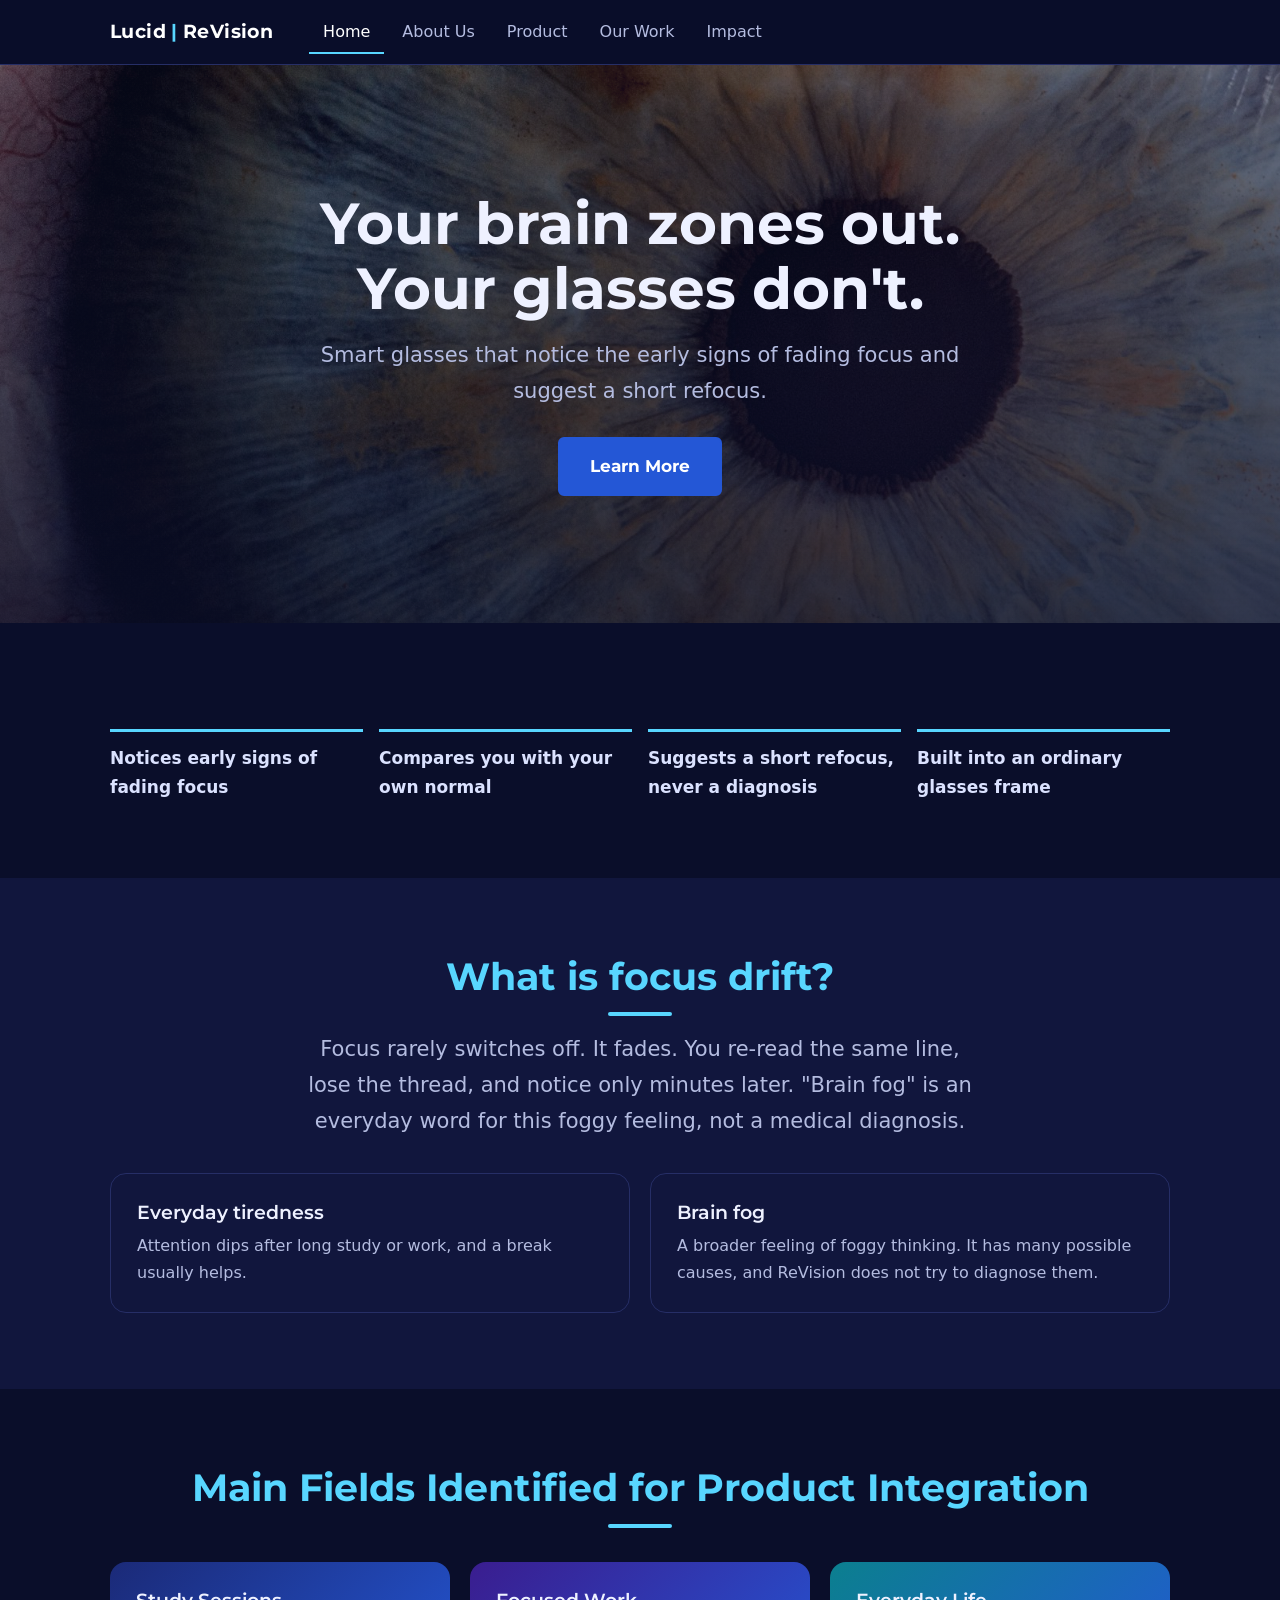
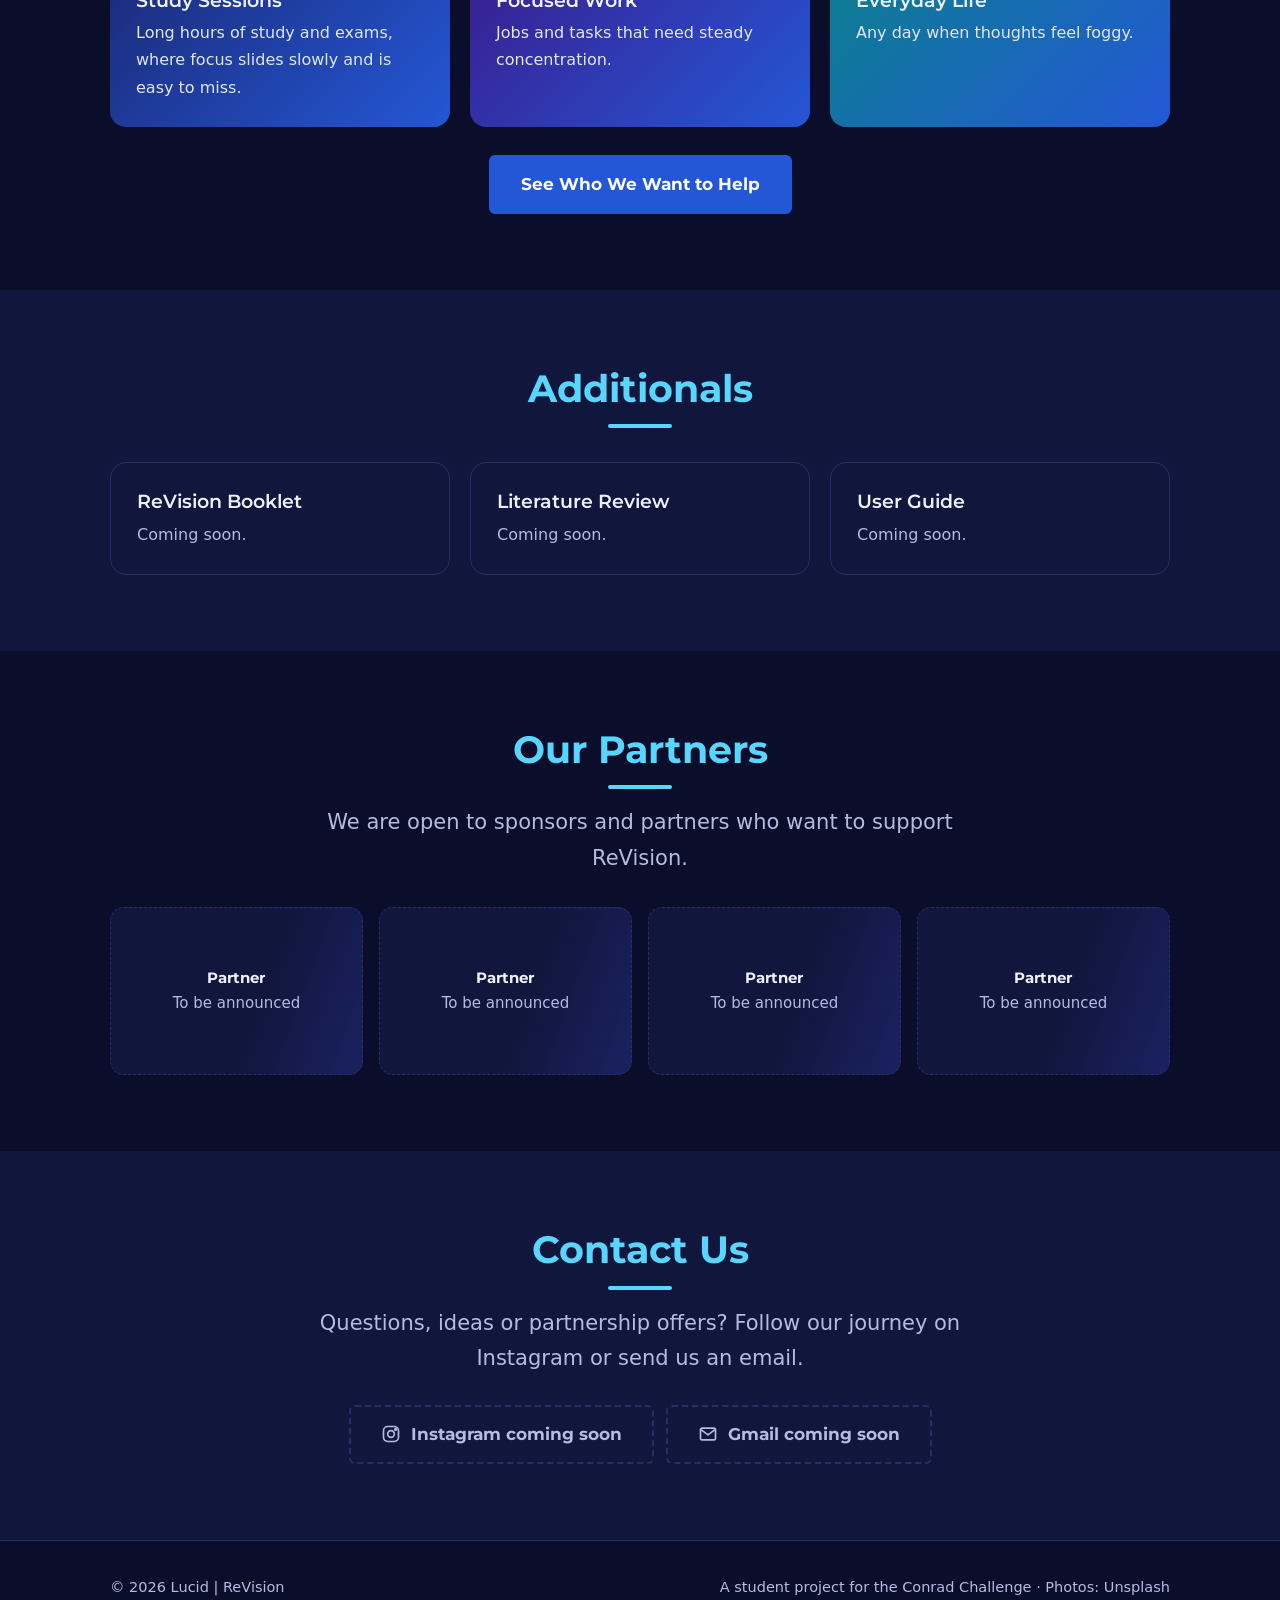
==== commit af15c1b4: "Replace Instagram section with Contact Us (Instagram and Gmail) Co-Authored-By: Claude Sonnet 5.5 <n" ====
--- a/index.html
+++ b/index.html
@@ -80,11 +80,14 @@
   </div>
 </div></section>
 
-<section class="band" id="instagram"><div class="wrap center">
-  <h2>Follow Us on Instagram</h2>
-  <p class="lead">Follow our journey as we research, build and test ReVision.</p>
-  <!-- When the Instagram account exists: replace the span below with <a class="btn" href="THE-LINK" target="_blank" rel="noopener">...</a> -->
-  <div class="btns"><span class="btn disabled" aria-disabled="true"><svg class="ig" viewBox="0 0 24 24" width="20" height="20" fill="none" stroke="currentColor" stroke-width="2" stroke-linecap="round" aria-hidden="true"><rect x="3" y="3" width="18" height="18" rx="5"/><circle cx="12" cy="12" r="4"/><circle cx="17.5" cy="6.5" r="1" fill="currentColor"/></svg>Instagram link coming soon</span></div>
+<section class="band" id="contact"><div class="wrap center">
+  <h2>Contact Us</h2>
+  <p class="lead">Questions, ideas or partnership offers? Follow our journey on Instagram or send us an email.</p>
+  <!-- When ready: replace each span with <a class="btn" href="https://instagram.com/NAME" target="_blank" rel="noopener">...</a> and <a class="btn" href="mailto:NAME@gmail.com">...</a> -->
+  <div class="btns">
+    <span class="btn disabled" aria-disabled="true"><svg class="ig" viewBox="0 0 24 24" width="20" height="20" fill="none" stroke="currentColor" stroke-width="2" stroke-linecap="round" stroke-linejoin="round" aria-hidden="true"><rect x="3" y="3" width="18" height="18" rx="5"/><circle cx="12" cy="12" r="4"/><circle cx="17.5" cy="6.5" r="1" fill="currentColor"/></svg>Instagram coming soon</span>
+    <span class="btn disabled" aria-disabled="true"><svg class="ig" viewBox="0 0 24 24" width="20" height="20" fill="none" stroke="currentColor" stroke-width="2" stroke-linecap="round" stroke-linejoin="round" aria-hidden="true"><rect x="3" y="5" width="18" height="14" rx="2"/><path d="M4 7l8 6 8-6"/></svg>Gmail coming soon</span>
+  </div>
 </div></section>
 </main>
 
